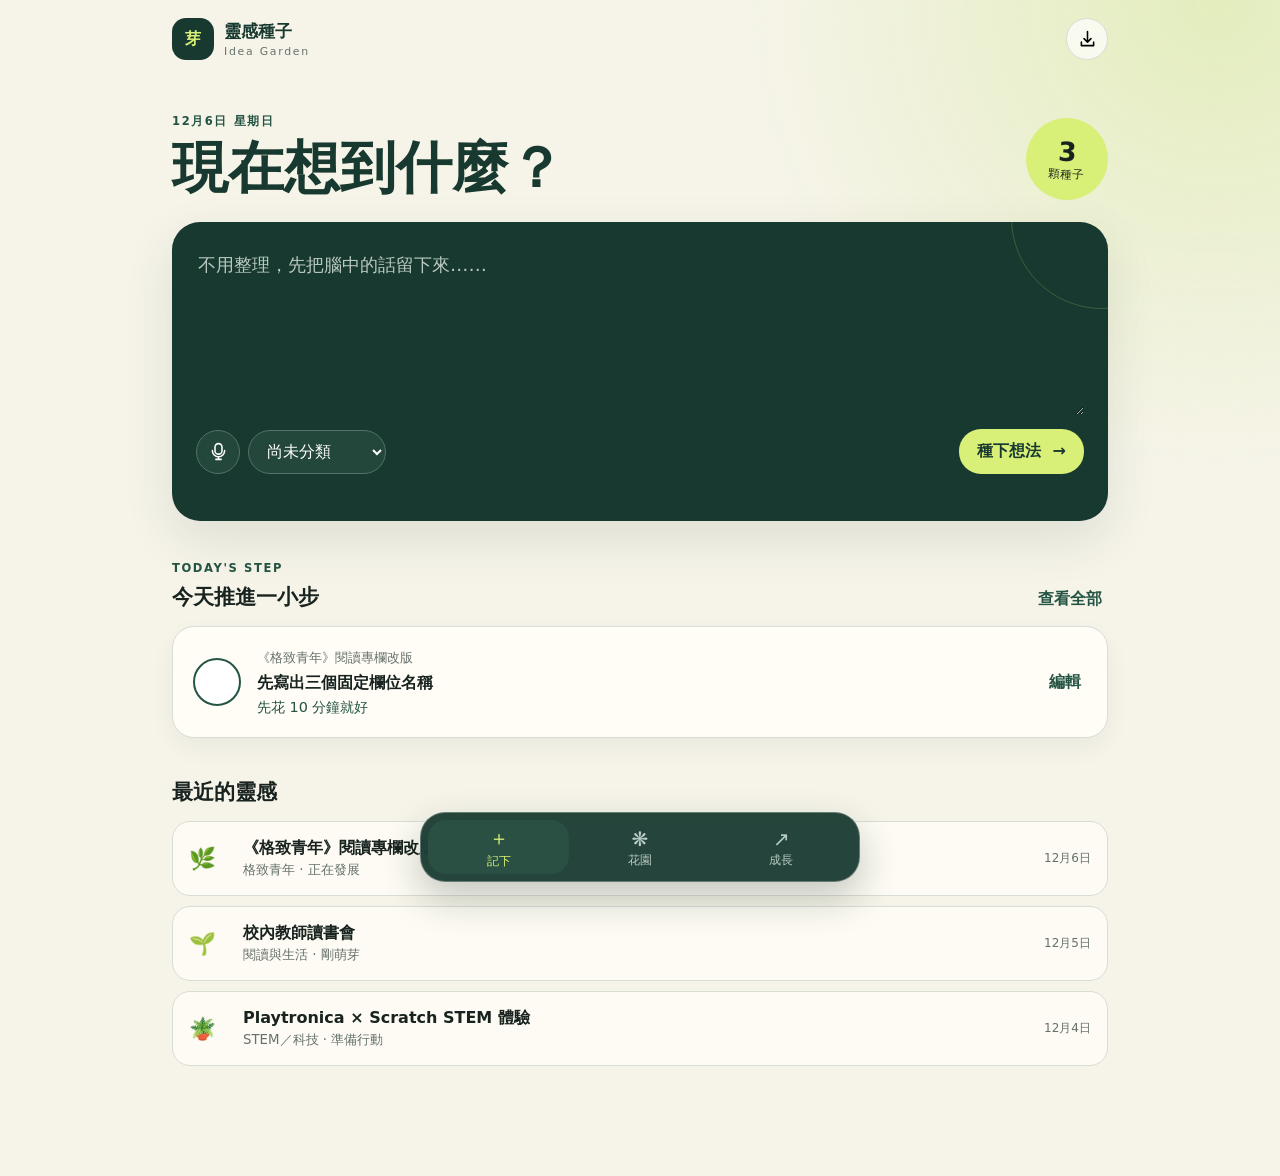
==== index.html @ 6e48fc81 "Add files via upload" ====
<!doctype html>
<html lang="zh-Hant">
<head>
  <meta charset="UTF-8">
  <meta name="viewport" content="width=device-width, initial-scale=1, viewport-fit=cover">
  <meta name="theme-color" content="#18392f">
  <meta name="description" content="把一閃而過的靈感，養成真正的行動。">
  <title>靈感種子</title>
  <link rel="manifest" href="manifest.webmanifest">
  <link rel="icon" href="icon.svg" type="image/svg+xml">
  <link rel="stylesheet" href="styles.css">
</head>
<body>
  <div class="app-shell">
    <header class="topbar">
      <button class="brand" data-view="capture" aria-label="回到快速記錄">
        <span class="brand-mark">芽</span>
        <span><strong>靈感種子</strong><small>Idea Garden</small></span>
      </button>
      <button class="icon-button" id="exportBtn" aria-label="備份資料" title="備份資料">
        <svg viewBox="0 0 24 24" aria-hidden="true"><path d="M12 3v12m0 0 4-4m-4 4-4-4M5 15v4h14v-4"/></svg>
      </button>
    </header>

    <main>
      <section class="view active" id="captureView">
        <div class="welcome-row">
          <div>
            <p class="eyebrow" id="todayLabel"></p>
            <h1>現在想到什麼？</h1>
          </div>
          <div class="seed-count"><span id="totalCount">0</span><small>顆種子</small></div>
        </div>

        <form class="capture-card" id="ideaForm">
          <textarea id="ideaInput" rows="5" maxlength="1200" placeholder="不用整理，先把腦中的話留下來……" required></textarea>
          <div class="capture-tools">
            <div class="input-actions">
              <button type="button" class="round-button" id="voiceBtn" aria-label="語音輸入" title="語音輸入">
                <svg viewBox="0 0 24 24" aria-hidden="true"><path d="M12 15a4 4 0 0 0 4-4V7a4 4 0 0 0-8 0v4a4 4 0 0 0 4 4Zm-7-4a7 7 0 0 0 14 0M12 18v3m-3 0h6"/></svg>
              </button>
              <select id="categoryInput" aria-label="選擇分類">
                <option value="尚未分類">尚未分類</option>
                <option>格致青年</option><option>教學與課程</option><option>STEM／科技</option>
                <option>校務與行政</option><option>網站與系統</option><option>視覺設計</option><option>閱讀與生活</option>
              </select>
            </div>
            <button class="primary-button" type="submit">種下想法 <span>→</span></button>
          </div>
          <p class="voice-status" id="voiceStatus" role="status"></p>
        </form>

        <section class="today-panel">
          <div class="section-heading">
            <div><p class="eyebrow">TODAY'S STEP</p><h2>今天推進一小步</h2></div>
            <button class="text-button" data-view="garden">查看全部</button>
          </div>
          <div id="todayCard"></div>
        </section>

        <section class="recent-section">
          <div class="section-heading"><h2>最近的靈感</h2></div>
          <div class="idea-list" id="recentList"></div>
        </section>
      </section>

      <section class="view" id="gardenView">
        <div class="page-heading">
          <p class="eyebrow">IDEA GARDEN</p><h1>靈感花園</h1>
          <p>每個想法都有自己的生長速度。</p>
        </div>
        <div class="filters" id="stageFilters" aria-label="依階段篩選"></div>
        <div class="idea-grid" id="gardenGrid"></div>
      </section>

      <section class="view" id="progressView">
        <div class="page-heading">
          <p class="eyebrow">SMALL WINS</p><h1>我的小勝利</h1>
          <p>不是只有完成才算進步，每一步都算數。</p>
        </div>
        <div class="stats-grid" id="statsGrid"></div>
        <div class="timeline" id="timeline"></div>
      </section>
    </main>

    <nav class="bottom-nav" aria-label="主要導覽">
      <button class="active" data-view="capture"><span>＋</span><small>記下</small></button>
      <button data-view="garden"><span>❋</span><small>花園</small></button>
      <button data-view="progress"><span>↗</span><small>成長</small></button>
    </nav>
  </div>

  <dialog id="ideaDialog">
    <form method="dialog" class="dialog-card" id="editForm">
      <div class="dialog-header"><span class="stage-icon" id="dialogStageIcon">🌱</span><button value="cancel" class="close-button" aria-label="關閉">×</button></div>
      <label>靈感名稱<input id="editTitle" maxlength="80" required></label>
      <label>內容<textarea id="editContent" rows="5" maxlength="1200"></textarea></label>
      <div class="form-row">
        <label>分類<select id="editCategory"></select></label>
        <label>生長階段<select id="editStage"></select></label>
      </div>
      <label>下一個小行動<input id="editAction" maxlength="120" placeholder="例如：先寫出三個欄位名稱"></label>
      <div class="dialog-actions">
        <button type="button" class="danger-button" id="deleteBtn">刪除</button>
        <button value="save" class="primary-button">儲存變更</button>
      </div>
    </form>
  </dialog>

  <div class="toast" id="toast" role="status"></div>
  <script src="app.js"></script>
</body>
</html>
---- styles.css ----
:root{--forest:#18392f;--forest-2:#245443;--mint:#dcebdd;--lime:#d8ef78;--cream:#f6f4e9;--paper:#fffdf6;--ink:#18231f;--muted:#65716b;--line:#d8ddd6;--danger:#a8453b;--shadow:0 18px 50px rgba(26,52,43,.11);font-family:"Noto Sans TC","PingFang TC","Microsoft JhengHei",system-ui,sans-serif;color:var(--ink);background:var(--cream)}
*{box-sizing:border-box}body{margin:0;min-height:100vh;background:radial-gradient(circle at 95% 0,#e3edbd 0,transparent 28%),var(--cream)}button,input,textarea,select{font:inherit}button{cursor:pointer}.app-shell{max-width:980px;margin:auto;min-height:100vh;padding:0 22px 110px}.topbar{height:78px;display:flex;align-items:center;justify-content:space-between}.brand{display:flex;align-items:center;gap:10px;border:0;background:transparent;color:var(--forest);padding:0;text-align:left}.brand-mark{display:grid;place-items:center;width:42px;height:42px;border-radius:14px;background:var(--forest);color:var(--lime);font-weight:800}.brand strong,.brand small{display:block}.brand strong{font-size:1.05rem}.brand small{font-size:.68rem;letter-spacing:.16em;color:var(--muted);margin-top:2px}.icon-button,.round-button,.close-button{display:grid;place-items:center;border:1px solid var(--line);background:rgba(255,255,255,.72);border-radius:50%}.icon-button{width:42px;height:42px}.icon-button svg,.round-button svg{width:21px;fill:none;stroke:currentColor;stroke-width:1.8;stroke-linecap:round;stroke-linejoin:round}.view{display:none}.view.active{display:block;animation:rise .35s ease}.welcome-row{display:flex;align-items:flex-end;justify-content:space-between;margin:36px 0 22px}.eyebrow{font-size:.72rem;font-weight:800;letter-spacing:.14em;color:var(--forest-2);margin:0 0 8px}.welcome-row h1,.page-heading h1{font-family:"Noto Serif TC","Songti TC",serif;font-size:clamp(2rem,5vw,3.5rem);line-height:1.12;margin:0;color:var(--forest)}.seed-count{width:82px;height:82px;border-radius:50%;background:var(--lime);display:flex;flex-direction:column;align-items:center;justify-content:center;transform:rotate(3deg)}.seed-count span{font-size:1.65rem;font-weight:800}.seed-count small{font-size:.72rem}.capture-card{background:var(--forest);border-radius:28px;padding:24px;box-shadow:var(--shadow);position:relative;overflow:hidden}.capture-card:after{content:"";position:absolute;width:180px;height:180px;border:1px solid rgba(216,239,120,.2);border-radius:50%;right:-85px;top:-95px;pointer-events:none}.capture-card textarea{width:100%;resize:vertical;border:0;outline:0;background:transparent;color:white;font-size:1.15rem;line-height:1.8;min-height:145px}.capture-card textarea::placeholder{color:#b9c9c2}.capture-tools{display:flex;align-items:center;justify-content:space-between;gap:12px;margin-top:10px}.input-actions{display:flex;align-items:center;gap:8px}.round-button{width:44px;height:44px;color:white;border-color:#557067;background:#23483b}.round-button.listening{background:#b75245;animation:pulse 1.25s infinite}.capture-card select{height:44px;max-width:138px;border:1px solid #557067;border-radius:22px;background:#23483b;color:white;padding:0 32px 0 14px}.primary-button{border:0;border-radius:22px;background:var(--lime);color:var(--forest);font-weight:800;padding:12px 18px}.primary-button span{margin-left:6px}.voice-status{color:#cfddd7;font-size:.8rem;margin:10px 4px 0;min-height:1em}.today-panel,.recent-section{margin-top:40px}.section-heading{display:flex;align-items:end;justify-content:space-between;margin-bottom:15px}.section-heading h2{font-size:1.3rem;margin:0}.text-button{border:0;background:transparent;color:var(--forest-2);font-weight:700}.step-card{background:var(--paper);border:1px solid var(--line);border-radius:22px;padding:20px;display:flex;align-items:center;gap:16px;box-shadow:0 10px 25px rgba(28,49,42,.05)}.step-check{width:48px;height:48px;flex:0 0 48px;border:2px solid var(--forest-2);border-radius:50%;background:white;color:transparent;font-size:1.2rem}.step-check:hover{background:var(--mint);color:var(--forest)}.step-copy{flex:1}.step-copy small{color:var(--muted)}.step-copy strong{display:block;margin:4px 0;line-height:1.45}.step-copy p{margin:0;color:var(--forest-2);font-size:.9rem}.idea-list{display:grid;gap:10px}.idea-row,.idea-card{border:1px solid var(--line);background:rgba(255,253,246,.82);text-align:left;color:var(--ink)}.idea-row{border-radius:18px;padding:16px;display:grid;grid-template-columns:42px 1fr auto;align-items:center;gap:12px}.idea-row:hover,.idea-card:hover{border-color:#9aafa5;transform:translateY(-1px)}.stage-icon{font-size:1.35rem}.idea-row strong{display:block}.idea-row small{color:var(--muted)}.idea-row time{font-size:.75rem;color:var(--muted)}.page-heading{padding:36px 0 26px}.page-heading p:last-child{color:var(--muted);margin:10px 0 0}.filters{display:flex;gap:8px;overflow:auto;padding:2px 1px 14px;scrollbar-width:none}.filter-chip{white-space:nowrap;border:1px solid var(--line);background:var(--paper);border-radius:18px;padding:8px 13px;color:var(--muted)}.filter-chip.active{background:var(--forest);color:white;border-color:var(--forest)}.idea-grid{display:grid;grid-template-columns:repeat(2,minmax(0,1fr));gap:14px}.idea-card{border-radius:22px;padding:18px;min-height:190px;display:flex;flex-direction:column;transition:.2s}.idea-card .card-top{display:flex;justify-content:space-between;align-items:center}.category-tag{font-size:.72rem;border-radius:12px;background:var(--mint);padding:5px 9px;color:var(--forest)}.idea-card h3{font-size:1.12rem;line-height:1.45;margin:16px 0 7px}.idea-card p{font-size:.88rem;line-height:1.65;color:var(--muted);margin:0;display:-webkit-box;-webkit-line-clamp:3;-webkit-box-orient:vertical;overflow:hidden}.idea-card footer{margin-top:auto;padding-top:17px;font-size:.76rem;color:var(--forest-2)}.empty-state{text-align:center;border:1px dashed #aeb9b2;border-radius:22px;padding:42px 20px;color:var(--muted);grid-column:1/-1}.stats-grid{display:grid;grid-template-columns:repeat(3,1fr);gap:12px}.stat-card{padding:18px;border-radius:20px;background:var(--paper);border:1px solid var(--line)}.stat-card strong{font-size:1.8rem;color:var(--forest);display:block}.stat-card span{font-size:.82rem;color:var(--muted)}.timeline{margin-top:28px;border-left:2px solid #cdd9d1;padding-left:20px}.timeline-item{position:relative;padding:0 0 25px}.timeline-item:before{content:"";position:absolute;width:10px;height:10px;border-radius:50%;background:var(--forest-2);left:-26px;top:6px;border:3px solid var(--cream)}.timeline-item time{font-size:.75rem;color:var(--muted)}.timeline-item strong{display:block;margin:4px 0}.timeline-item p{margin:0;color:var(--muted);font-size:.88rem}.bottom-nav{position:fixed;left:50%;bottom:18px;transform:translateX(-50%);width:min(440px,calc(100% - 28px));height:70px;border:1px solid rgba(255,255,255,.3);border-radius:25px;background:rgba(24,57,47,.94);backdrop-filter:blur(15px);display:grid;grid-template-columns:repeat(3,1fr);padding:7px;box-shadow:0 16px 38px rgba(16,36,29,.24);z-index:10}.bottom-nav button{border:0;border-radius:18px;background:transparent;color:#b9ccc5;display:flex;flex-direction:column;align-items:center;justify-content:center;gap:2px}.bottom-nav button span{font-size:1.25rem}.bottom-nav button small{font-size:.72rem}.bottom-nav button.active{background:#2a5043;color:var(--lime)}dialog{border:0;padding:0;border-radius:26px;background:transparent;width:min(600px,calc(100% - 28px));box-shadow:var(--shadow)}dialog::backdrop{background:rgba(12,28,23,.58);backdrop-filter:blur(4px)}.dialog-card{background:var(--paper);padding:24px}.dialog-header{display:flex;justify-content:space-between;align-items:center;margin-bottom:12px}.close-button{width:36px;height:36px;font-size:1.5rem}.dialog-card label{display:block;font-size:.82rem;font-weight:700;color:var(--forest);margin-top:14px}.dialog-card input,.dialog-card textarea,.dialog-card select{width:100%;margin-top:7px;border:1px solid var(--line);border-radius:14px;padding:12px;background:white;color:var(--ink);outline:none}.dialog-card input:focus,.dialog-card textarea:focus,.dialog-card select:focus{border-color:var(--forest-2);box-shadow:0 0 0 3px var(--mint)}.form-row{display:grid;grid-template-columns:1fr 1fr;gap:12px}.dialog-actions{display:flex;justify-content:space-between;margin-top:22px}.danger-button{border:0;background:transparent;color:var(--danger);font-weight:700}.toast{position:fixed;left:50%;bottom:100px;transform:translate(-50%,20px);background:#132c24;color:white;padding:11px 17px;border-radius:14px;opacity:0;pointer-events:none;transition:.25s;z-index:20}.toast.show{opacity:1;transform:translate(-50%,0)}
@keyframes rise{from{opacity:0;transform:translateY(8px)}}@keyframes pulse{50%{box-shadow:0 0 0 8px rgba(183,82,69,.2)}}
@media(max-width:620px){.app-shell{padding:0 16px 105px}.topbar{height:68px}.welcome-row{margin-top:25px}.seed-count{width:68px;height:68px}.capture-card{padding:19px;border-radius:23px}.capture-tools{align-items:flex-end}.primary-button{padding:12px 14px}.idea-grid{grid-template-columns:1fr}.stats-grid{grid-template-columns:1fr 1fr}.stat-card:last-child{grid-column:1/-1}.form-row{grid-template-columns:1fr}.idea-row{grid-template-columns:38px 1fr}.idea-row time{display:none}}
@media(prefers-reduced-motion:reduce){*{animation:none!important;transition:none!important}}
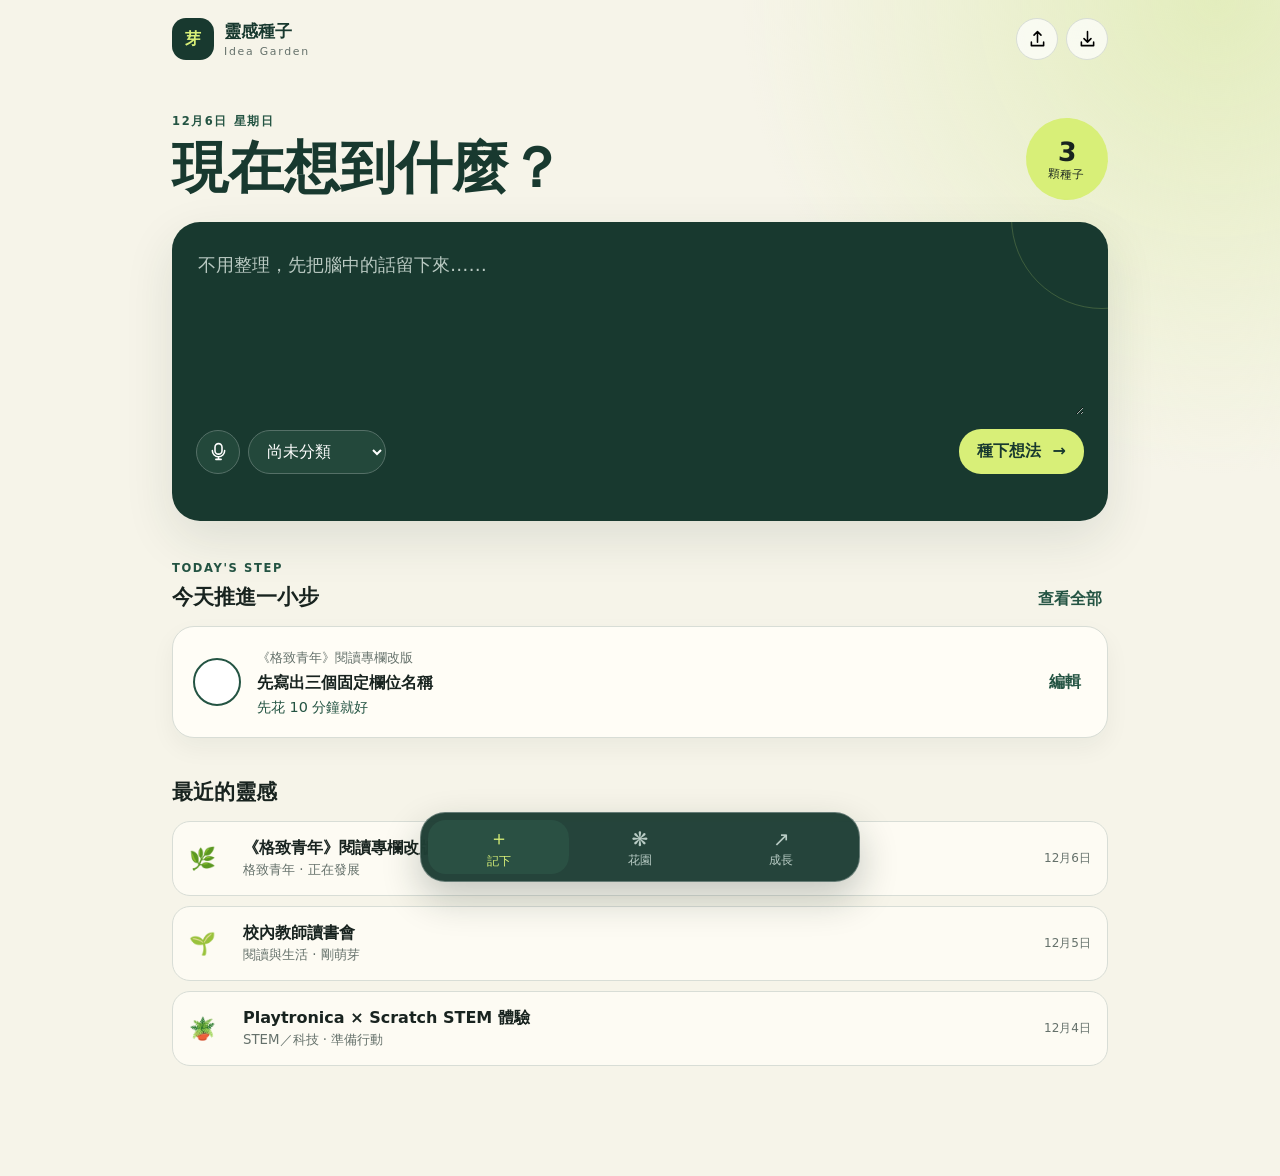
==== commit 81ac5738: "Add files via upload" ====
--- a/index.html
+++ b/index.html
@@ -17,9 +17,15 @@
         <span class="brand-mark">芽</span>
         <span><strong>靈感種子</strong><small>Idea Garden</small></span>
       </button>
-      <button class="icon-button" id="exportBtn" aria-label="備份資料" title="備份資料">
-        <svg viewBox="0 0 24 24" aria-hidden="true"><path d="M12 3v12m0 0 4-4m-4 4-4-4M5 15v4h14v-4"/></svg>
-      </button>
+      <div class="topbar-actions">
+        <button class="icon-button" id="importBtn" aria-label="載入備份" title="載入備份">
+          <svg viewBox="0 0 24 24" aria-hidden="true"><path d="M12 15V3m0 0-4 4m4-4 4 4M5 15v4h14v-4"/></svg>
+        </button>
+        <button class="icon-button" id="exportBtn" aria-label="下載備份" title="下載備份">
+          <svg viewBox="0 0 24 24" aria-hidden="true"><path d="M12 3v12m0 0 4-4m-4 4-4-4M5 15v4h14v-4"/></svg>
+        </button>
+        <input type="file" id="importFile" accept=".json,application/json" hidden>
+      </div>
     </header>
 
     <main>
@@ -71,12 +77,13 @@
         </div>
         <div class="filters" id="stageFilters" aria-label="依階段篩選"></div>
         <div class="idea-grid" id="gardenGrid"></div>
+        <div class="garden-legend" aria-label="植物成長階段"><span>種子</span><i></i><span>萌芽</span><i></i><span>展葉</span><i></i><span>花苞</span><i></i><span>開花</span></div>
       </section>
 
       <section class="view" id="progressView">
         <div class="page-heading">
-          <p class="eyebrow">SMALL WINS</p><h1>我的小勝利</h1>
-          <p>不是只有完成才算進步，每一步都算數。</p>
+          <p class="eyebrow">GROWTH JOURNAL</p><h1>我的成長紀錄</h1>
+          <p>每一次修改，都留下想法成長的根據。</p>
         </div>
         <div class="stats-grid" id="statsGrid"></div>
         <div class="timeline" id="timeline"></div>
@@ -93,16 +100,24 @@
   <dialog id="ideaDialog">
     <form method="dialog" class="dialog-card" id="editForm">
       <div class="dialog-header"><span class="stage-icon" id="dialogStageIcon">🌱</span><button value="cancel" class="close-button" aria-label="關閉">×</button></div>
+      <div class="detail-tabs" role="tablist"><button type="button" class="active" data-detail-tab="current">目前內容</button><button type="button" data-detail-tab="history">成長歷程 <span id="historyCount">0</span></button></div>
+      <div id="currentPanel" class="detail-panel active">
       <label>靈感名稱<input id="editTitle" maxlength="80" required></label>
       <label>內容<textarea id="editContent" rows="5" maxlength="1200"></textarea></label>
       <div class="form-row">
         <label>分類<select id="editCategory"></select></label>
         <label>生長階段<select id="editStage"></select></label>
       </div>
-      <label>下一個小行動<input id="editAction" maxlength="120" placeholder="例如：先寫出三個欄位名稱"></label>
+      <label class="action-label"><span>下一個小行動</span><button type="button" class="suggest-button" id="suggestBtn">✦ 給我三個小行動</button><input id="editAction" maxlength="120" placeholder="例如：先寫出三個欄位名稱"></label>
+      <div class="suggestions" id="suggestions" hidden><p>選一個現在做得到的：</p><div id="suggestionList"></div><button type="button" class="refresh-button" id="refreshSuggestions">換一組建議</button></div>
       <div class="dialog-actions">
         <button type="button" class="danger-button" id="deleteBtn">刪除</button>
         <button value="save" class="primary-button">儲存變更</button>
+      </div>
+      </div>
+      <div id="historyPanel" class="detail-panel">
+        <div class="add-note"><textarea id="noteInput" rows="2" maxlength="300" placeholder="補充今天的進度、發現或遇到的問題……"></textarea><button type="button" class="primary-button" id="addNoteBtn">＋ 補充紀錄</button></div>
+        <div class="idea-history" id="ideaHistory"></div>
       </div>
     </form>
   </dialog>
--- a/styles.css
+++ b/styles.css
@@ -1,5 +1,10 @@
 :root{--forest:#18392f;--forest-2:#245443;--mint:#dcebdd;--lime:#d8ef78;--cream:#f6f4e9;--paper:#fffdf6;--ink:#18231f;--muted:#65716b;--line:#d8ddd6;--danger:#a8453b;--shadow:0 18px 50px rgba(26,52,43,.11);font-family:"Noto Sans TC","PingFang TC","Microsoft JhengHei",system-ui,sans-serif;color:var(--ink);background:var(--cream)}
-*{box-sizing:border-box}body{margin:0;min-height:100vh;background:radial-gradient(circle at 95% 0,#e3edbd 0,transparent 28%),var(--cream)}button,input,textarea,select{font:inherit}button{cursor:pointer}.app-shell{max-width:980px;margin:auto;min-height:100vh;padding:0 22px 110px}.topbar{height:78px;display:flex;align-items:center;justify-content:space-between}.brand{display:flex;align-items:center;gap:10px;border:0;background:transparent;color:var(--forest);padding:0;text-align:left}.brand-mark{display:grid;place-items:center;width:42px;height:42px;border-radius:14px;background:var(--forest);color:var(--lime);font-weight:800}.brand strong,.brand small{display:block}.brand strong{font-size:1.05rem}.brand small{font-size:.68rem;letter-spacing:.16em;color:var(--muted);margin-top:2px}.icon-button,.round-button,.close-button{display:grid;place-items:center;border:1px solid var(--line);background:rgba(255,255,255,.72);border-radius:50%}.icon-button{width:42px;height:42px}.icon-button svg,.round-button svg{width:21px;fill:none;stroke:currentColor;stroke-width:1.8;stroke-linecap:round;stroke-linejoin:round}.view{display:none}.view.active{display:block;animation:rise .35s ease}.welcome-row{display:flex;align-items:flex-end;justify-content:space-between;margin:36px 0 22px}.eyebrow{font-size:.72rem;font-weight:800;letter-spacing:.14em;color:var(--forest-2);margin:0 0 8px}.welcome-row h1,.page-heading h1{font-family:"Noto Serif TC","Songti TC",serif;font-size:clamp(2rem,5vw,3.5rem);line-height:1.12;margin:0;color:var(--forest)}.seed-count{width:82px;height:82px;border-radius:50%;background:var(--lime);display:flex;flex-direction:column;align-items:center;justify-content:center;transform:rotate(3deg)}.seed-count span{font-size:1.65rem;font-weight:800}.seed-count small{font-size:.72rem}.capture-card{background:var(--forest);border-radius:28px;padding:24px;box-shadow:var(--shadow);position:relative;overflow:hidden}.capture-card:after{content:"";position:absolute;width:180px;height:180px;border:1px solid rgba(216,239,120,.2);border-radius:50%;right:-85px;top:-95px;pointer-events:none}.capture-card textarea{width:100%;resize:vertical;border:0;outline:0;background:transparent;color:white;font-size:1.15rem;line-height:1.8;min-height:145px}.capture-card textarea::placeholder{color:#b9c9c2}.capture-tools{display:flex;align-items:center;justify-content:space-between;gap:12px;margin-top:10px}.input-actions{display:flex;align-items:center;gap:8px}.round-button{width:44px;height:44px;color:white;border-color:#557067;background:#23483b}.round-button.listening{background:#b75245;animation:pulse 1.25s infinite}.capture-card select{height:44px;max-width:138px;border:1px solid #557067;border-radius:22px;background:#23483b;color:white;padding:0 32px 0 14px}.primary-button{border:0;border-radius:22px;background:var(--lime);color:var(--forest);font-weight:800;padding:12px 18px}.primary-button span{margin-left:6px}.voice-status{color:#cfddd7;font-size:.8rem;margin:10px 4px 0;min-height:1em}.today-panel,.recent-section{margin-top:40px}.section-heading{display:flex;align-items:end;justify-content:space-between;margin-bottom:15px}.section-heading h2{font-size:1.3rem;margin:0}.text-button{border:0;background:transparent;color:var(--forest-2);font-weight:700}.step-card{background:var(--paper);border:1px solid var(--line);border-radius:22px;padding:20px;display:flex;align-items:center;gap:16px;box-shadow:0 10px 25px rgba(28,49,42,.05)}.step-check{width:48px;height:48px;flex:0 0 48px;border:2px solid var(--forest-2);border-radius:50%;background:white;color:transparent;font-size:1.2rem}.step-check:hover{background:var(--mint);color:var(--forest)}.step-copy{flex:1}.step-copy small{color:var(--muted)}.step-copy strong{display:block;margin:4px 0;line-height:1.45}.step-copy p{margin:0;color:var(--forest-2);font-size:.9rem}.idea-list{display:grid;gap:10px}.idea-row,.idea-card{border:1px solid var(--line);background:rgba(255,253,246,.82);text-align:left;color:var(--ink)}.idea-row{border-radius:18px;padding:16px;display:grid;grid-template-columns:42px 1fr auto;align-items:center;gap:12px}.idea-row:hover,.idea-card:hover{border-color:#9aafa5;transform:translateY(-1px)}.stage-icon{font-size:1.35rem}.idea-row strong{display:block}.idea-row small{color:var(--muted)}.idea-row time{font-size:.75rem;color:var(--muted)}.page-heading{padding:36px 0 26px}.page-heading p:last-child{color:var(--muted);margin:10px 0 0}.filters{display:flex;gap:8px;overflow:auto;padding:2px 1px 14px;scrollbar-width:none}.filter-chip{white-space:nowrap;border:1px solid var(--line);background:var(--paper);border-radius:18px;padding:8px 13px;color:var(--muted)}.filter-chip.active{background:var(--forest);color:white;border-color:var(--forest)}.idea-grid{display:grid;grid-template-columns:repeat(2,minmax(0,1fr));gap:14px}.idea-card{border-radius:22px;padding:18px;min-height:190px;display:flex;flex-direction:column;transition:.2s}.idea-card .card-top{display:flex;justify-content:space-between;align-items:center}.category-tag{font-size:.72rem;border-radius:12px;background:var(--mint);padding:5px 9px;color:var(--forest)}.idea-card h3{font-size:1.12rem;line-height:1.45;margin:16px 0 7px}.idea-card p{font-size:.88rem;line-height:1.65;color:var(--muted);margin:0;display:-webkit-box;-webkit-line-clamp:3;-webkit-box-orient:vertical;overflow:hidden}.idea-card footer{margin-top:auto;padding-top:17px;font-size:.76rem;color:var(--forest-2)}.empty-state{text-align:center;border:1px dashed #aeb9b2;border-radius:22px;padding:42px 20px;color:var(--muted);grid-column:1/-1}.stats-grid{display:grid;grid-template-columns:repeat(3,1fr);gap:12px}.stat-card{padding:18px;border-radius:20px;background:var(--paper);border:1px solid var(--line)}.stat-card strong{font-size:1.8rem;color:var(--forest);display:block}.stat-card span{font-size:.82rem;color:var(--muted)}.timeline{margin-top:28px;border-left:2px solid #cdd9d1;padding-left:20px}.timeline-item{position:relative;padding:0 0 25px}.timeline-item:before{content:"";position:absolute;width:10px;height:10px;border-radius:50%;background:var(--forest-2);left:-26px;top:6px;border:3px solid var(--cream)}.timeline-item time{font-size:.75rem;color:var(--muted)}.timeline-item strong{display:block;margin:4px 0}.timeline-item p{margin:0;color:var(--muted);font-size:.88rem}.bottom-nav{position:fixed;left:50%;bottom:18px;transform:translateX(-50%);width:min(440px,calc(100% - 28px));height:70px;border:1px solid rgba(255,255,255,.3);border-radius:25px;background:rgba(24,57,47,.94);backdrop-filter:blur(15px);display:grid;grid-template-columns:repeat(3,1fr);padding:7px;box-shadow:0 16px 38px rgba(16,36,29,.24);z-index:10}.bottom-nav button{border:0;border-radius:18px;background:transparent;color:#b9ccc5;display:flex;flex-direction:column;align-items:center;justify-content:center;gap:2px}.bottom-nav button span{font-size:1.25rem}.bottom-nav button small{font-size:.72rem}.bottom-nav button.active{background:#2a5043;color:var(--lime)}dialog{border:0;padding:0;border-radius:26px;background:transparent;width:min(600px,calc(100% - 28px));box-shadow:var(--shadow)}dialog::backdrop{background:rgba(12,28,23,.58);backdrop-filter:blur(4px)}.dialog-card{background:var(--paper);padding:24px}.dialog-header{display:flex;justify-content:space-between;align-items:center;margin-bottom:12px}.close-button{width:36px;height:36px;font-size:1.5rem}.dialog-card label{display:block;font-size:.82rem;font-weight:700;color:var(--forest);margin-top:14px}.dialog-card input,.dialog-card textarea,.dialog-card select{width:100%;margin-top:7px;border:1px solid var(--line);border-radius:14px;padding:12px;background:white;color:var(--ink);outline:none}.dialog-card input:focus,.dialog-card textarea:focus,.dialog-card select:focus{border-color:var(--forest-2);box-shadow:0 0 0 3px var(--mint)}.form-row{display:grid;grid-template-columns:1fr 1fr;gap:12px}.dialog-actions{display:flex;justify-content:space-between;margin-top:22px}.danger-button{border:0;background:transparent;color:var(--danger);font-weight:700}.toast{position:fixed;left:50%;bottom:100px;transform:translate(-50%,20px);background:#132c24;color:white;padding:11px 17px;border-radius:14px;opacity:0;pointer-events:none;transition:.25s;z-index:20}.toast.show{opacity:1;transform:translate(-50%,0)}
+*{box-sizing:border-box}body{margin:0;min-height:100vh;background:radial-gradient(circle at 95% 0,#e3edbd 0,transparent 28%),var(--cream)}button,input,textarea,select{font:inherit}button{cursor:pointer}.app-shell{max-width:980px;margin:auto;min-height:100vh;padding:0 22px 110px}.topbar{height:78px;display:flex;align-items:center;justify-content:space-between}.topbar-actions{display:flex;align-items:center;gap:8px}.brand{display:flex;align-items:center;gap:10px;border:0;background:transparent;color:var(--forest);padding:0;text-align:left}.brand-mark{display:grid;place-items:center;width:42px;height:42px;border-radius:14px;background:var(--forest);color:var(--lime);font-weight:800}.brand strong,.brand small{display:block}.brand strong{font-size:1.05rem}.brand small{font-size:.68rem;letter-spacing:.16em;color:var(--muted);margin-top:2px}.icon-button,.round-button,.close-button{display:grid;place-items:center;border:1px solid var(--line);background:rgba(255,255,255,.72);border-radius:50%}.icon-button{width:42px;height:42px}.icon-button:hover{background:white;border-color:#9aafa5}.icon-button svg,.round-button svg{width:21px;fill:none;stroke:currentColor;stroke-width:1.8;stroke-linecap:round;stroke-linejoin:round}.view{display:none}.view.active{display:block;animation:rise .35s ease}.welcome-row{display:flex;align-items:flex-end;justify-content:space-between;margin:36px 0 22px}.eyebrow{font-size:.72rem;font-weight:800;letter-spacing:.14em;color:var(--forest-2);margin:0 0 8px}.welcome-row h1,.page-heading h1{font-family:"Noto Serif TC","Songti TC",serif;font-size:clamp(2rem,5vw,3.5rem);line-height:1.12;margin:0;color:var(--forest)}.seed-count{width:82px;height:82px;border-radius:50%;background:var(--lime);display:flex;flex-direction:column;align-items:center;justify-content:center;transform:rotate(3deg)}.seed-count span{font-size:1.65rem;font-weight:800}.seed-count small{font-size:.72rem}.capture-card{background:var(--forest);border-radius:28px;padding:24px;box-shadow:var(--shadow);position:relative;overflow:hidden}.capture-card:after{content:"";position:absolute;width:180px;height:180px;border:1px solid rgba(216,239,120,.2);border-radius:50%;right:-85px;top:-95px;pointer-events:none}.capture-card textarea{width:100%;resize:vertical;border:0;outline:0;background:transparent;color:white;font-size:1.15rem;line-height:1.8;min-height:145px}.capture-card textarea::placeholder{color:#b9c9c2}.capture-tools{display:flex;align-items:center;justify-content:space-between;gap:12px;margin-top:10px}.input-actions{display:flex;align-items:center;gap:8px}.round-button{width:44px;height:44px;color:white;border-color:#557067;background:#23483b}.round-button.listening{background:#b75245;animation:pulse 1.25s infinite}.capture-card select{height:44px;max-width:138px;border:1px solid #557067;border-radius:22px;background:#23483b;color:white;padding:0 32px 0 14px}.primary-button{border:0;border-radius:22px;background:var(--lime);color:var(--forest);font-weight:800;padding:12px 18px}.primary-button span{margin-left:6px}.voice-status{color:#cfddd7;font-size:.8rem;margin:10px 4px 0;min-height:1em}.today-panel,.recent-section{margin-top:40px}.section-heading{display:flex;align-items:end;justify-content:space-between;margin-bottom:15px}.section-heading h2{font-size:1.3rem;margin:0}.text-button{border:0;background:transparent;color:var(--forest-2);font-weight:700}.step-card{background:var(--paper);border:1px solid var(--line);border-radius:22px;padding:20px;display:flex;align-items:center;gap:16px;box-shadow:0 10px 25px rgba(28,49,42,.05)}.step-check{width:48px;height:48px;flex:0 0 48px;border:2px solid var(--forest-2);border-radius:50%;background:white;color:transparent;font-size:1.2rem}.step-check:hover{background:var(--mint);color:var(--forest)}.step-copy{flex:1}.step-copy small{color:var(--muted)}.step-copy strong{display:block;margin:4px 0;line-height:1.45}.step-copy p{margin:0;color:var(--forest-2);font-size:.9rem}.idea-list{display:grid;gap:10px}.idea-row,.idea-card{border:1px solid var(--line);background:rgba(255,253,246,.82);text-align:left;color:var(--ink)}.idea-row{border-radius:18px;padding:16px;display:grid;grid-template-columns:42px 1fr auto;align-items:center;gap:12px}.idea-row:hover,.idea-card:hover{border-color:#9aafa5;transform:translateY(-1px)}.stage-icon{font-size:1.35rem}.idea-row strong{display:block}.idea-row small{color:var(--muted)}.idea-row time{font-size:.75rem;color:var(--muted)}.page-heading{padding:36px 0 26px}.page-heading p:last-child{color:var(--muted);margin:10px 0 0}.filters{display:flex;gap:8px;overflow:auto;padding:2px 1px 14px;scrollbar-width:none}.filter-chip{white-space:nowrap;border:1px solid var(--line);background:var(--paper);border-radius:18px;padding:8px 13px;color:var(--muted)}.filter-chip.active{background:var(--forest);color:white;border-color:var(--forest)}.idea-grid{display:grid;grid-template-columns:repeat(2,minmax(0,1fr));gap:14px}.idea-card{border-radius:22px;padding:18px;min-height:190px;display:flex;flex-direction:column;transition:.2s}.idea-card .card-top{display:flex;justify-content:space-between;align-items:center}.category-tag{font-size:.72rem;border-radius:12px;background:var(--mint);padding:5px 9px;color:var(--forest)}.idea-card h3{font-size:1.12rem;line-height:1.45;margin:16px 0 7px}.idea-card p{font-size:.88rem;line-height:1.65;color:var(--muted);margin:0;display:-webkit-box;-webkit-line-clamp:3;-webkit-box-orient:vertical;overflow:hidden}.idea-card footer{margin-top:auto;padding-top:17px;font-size:.76rem;color:var(--forest-2)}.empty-state{text-align:center;border:1px dashed #aeb9b2;border-radius:22px;padding:42px 20px;color:var(--muted);grid-column:1/-1}.stats-grid{display:grid;grid-template-columns:repeat(3,1fr);gap:12px}.stat-card{padding:18px;border-radius:20px;background:var(--paper);border:1px solid var(--line)}.stat-card strong{font-size:1.8rem;color:var(--forest);display:block}.stat-card span{font-size:.82rem;color:var(--muted)}.timeline{margin-top:28px;border-left:2px solid #cdd9d1;padding-left:20px}.timeline-item{position:relative;padding:0 0 25px}.timeline-item:before{content:"";position:absolute;width:10px;height:10px;border-radius:50%;background:var(--forest-2);left:-26px;top:6px;border:3px solid var(--cream)}.timeline-item time{font-size:.75rem;color:var(--muted)}.timeline-item strong{display:block;margin:4px 0}.timeline-item p{margin:0;color:var(--muted);font-size:.88rem}.bottom-nav{position:fixed;left:50%;bottom:18px;transform:translateX(-50%);width:min(440px,calc(100% - 28px));height:70px;border:1px solid rgba(255,255,255,.3);border-radius:25px;background:rgba(24,57,47,.94);backdrop-filter:blur(15px);display:grid;grid-template-columns:repeat(3,1fr);padding:7px;box-shadow:0 16px 38px rgba(16,36,29,.24);z-index:10}.bottom-nav button{border:0;border-radius:18px;background:transparent;color:#b9ccc5;display:flex;flex-direction:column;align-items:center;justify-content:center;gap:2px}.bottom-nav button span{font-size:1.25rem}.bottom-nav button small{font-size:.72rem}.bottom-nav button.active{background:#2a5043;color:var(--lime)}dialog{border:0;padding:0;border-radius:26px;background:transparent;width:min(600px,calc(100% - 28px));box-shadow:var(--shadow)}dialog::backdrop{background:rgba(12,28,23,.58);backdrop-filter:blur(4px)}.dialog-card{background:var(--paper);padding:24px}.dialog-header{display:flex;justify-content:space-between;align-items:center;margin-bottom:12px}.close-button{width:36px;height:36px;font-size:1.5rem}.dialog-card label{display:block;font-size:.82rem;font-weight:700;color:var(--forest);margin-top:14px}.dialog-card input,.dialog-card textarea,.dialog-card select{width:100%;margin-top:7px;border:1px solid var(--line);border-radius:14px;padding:12px;background:white;color:var(--ink);outline:none}.dialog-card input:focus,.dialog-card textarea:focus,.dialog-card select:focus{border-color:var(--forest-2);box-shadow:0 0 0 3px var(--mint)}.form-row{display:grid;grid-template-columns:1fr 1fr;gap:12px}.dialog-actions{display:flex;justify-content:space-between;margin-top:22px}.danger-button{border:0;background:transparent;color:var(--danger);font-weight:700}.toast{position:fixed;left:50%;bottom:100px;transform:translate(-50%,20px);background:#132c24;color:white;padding:11px 17px;border-radius:14px;opacity:0;pointer-events:none;transition:.25s;z-index:20}.toast.show{opacity:1;transform:translate(-50%,0)}
 @keyframes rise{from{opacity:0;transform:translateY(8px)}}@keyframes pulse{50%{box-shadow:0 0 0 8px rgba(183,82,69,.2)}}
 @media(max-width:620px){.app-shell{padding:0 16px 105px}.topbar{height:68px}.welcome-row{margin-top:25px}.seed-count{width:68px;height:68px}.capture-card{padding:19px;border-radius:23px}.capture-tools{align-items:flex-end}.primary-button{padding:12px 14px}.idea-grid{grid-template-columns:1fr}.stats-grid{grid-template-columns:1fr 1fr}.stat-card:last-child{grid-column:1/-1}.form-row{grid-template-columns:1fr}.idea-row{grid-template-columns:38px 1fr}.idea-row time{display:none}}
 @media(prefers-reduced-motion:reduce){*{animation:none!important;transition:none!important}}
+.action-label>span{display:inline-block}.suggest-button{float:right;border:0;background:transparent;color:var(--forest-2);font-size:.8rem;font-weight:800;padding:0}.suggestions{clear:both;margin-top:10px;padding:14px;border-radius:16px;background:#eef3e8;border:1px solid #d4dfcf}.suggestions p{font-size:.78rem;color:var(--muted);margin:0 0 9px}.suggestion-option{width:100%;border:1px solid #d0dbcf;background:var(--paper);color:var(--ink);border-radius:12px;padding:11px 12px;margin-top:7px;text-align:left;line-height:1.45}.suggestion-option:hover{border-color:var(--forest-2);background:white}.refresh-button{border:0;background:transparent;color:var(--forest-2);font-size:.78rem;font-weight:700;padding:10px 3px 0}
+.timeline-delete{position:absolute;right:0;top:0;width:32px;height:32px;border:0;border-radius:50%;background:transparent;color:#8b9690;font-size:1.25rem}.timeline-delete:hover{background:#f1dedb;color:var(--danger)}.timeline-item{padding-right:42px}
+.detail-tabs{display:grid;grid-template-columns:1fr 1fr;gap:5px;background:#e8ece6;border-radius:15px;padding:4px;margin-bottom:16px}.detail-tabs button{border:0;border-radius:11px;background:transparent;padding:10px;color:var(--muted);font-weight:700}.detail-tabs button.active{background:var(--paper);color:var(--forest);box-shadow:0 2px 8px rgba(24,57,47,.08)}.detail-tabs span{font-size:.72rem;background:var(--mint);padding:2px 6px;border-radius:10px}.detail-panel{display:none}.detail-panel.active{display:block;animation:rise .2s ease}.add-note{padding:14px;background:#eef3e8;border-radius:16px;margin-bottom:20px}.add-note textarea{width:100%;resize:vertical;border:1px solid var(--line);border-radius:12px;padding:11px;background:white;outline:none}.add-note button{margin-top:8px}.idea-history{border-left:2px solid #cdd9d1;margin-left:7px;padding-left:20px}.history-entry{position:relative;padding:0 0 24px}.history-entry:before{content:"";position:absolute;width:10px;height:10px;border-radius:50%;background:var(--forest-2);left:-26px;top:5px;border:3px solid var(--paper)}.history-entry time{font-size:.74rem;color:var(--muted)}.history-entry strong{display:block;margin:4px 0}.history-entry p{white-space:pre-line;margin:0;color:var(--muted);font-size:.86rem;line-height:1.55}.history-entry .timeline-delete{top:-5px}
+#gardenGrid{position:relative;grid-template-columns:repeat(auto-fit,minmax(145px,1fr));align-items:end;gap:10px 4px;min-height:410px;padding:42px 18px 22px;border:1px solid #ddd9c9;border-radius:28px;background:radial-gradient(circle at 12% 18%,rgba(113,130,86,.08) 0 1px,transparent 2px),linear-gradient(180deg,#fffdf6 0,#f5f1e3 100%);background-size:26px 26px,auto;overflow:hidden}#gardenGrid:after{content:"";position:absolute;left:4%;right:4%;bottom:20px;height:1px;background:#c7bfa6;box-shadow:0 5px 14px rgba(83,72,44,.13)}.botanical-plant{position:relative;z-index:1;border:0;background:transparent;color:var(--ink);padding:0 7px 18px;min-width:0;text-align:center;align-self:end;transition:transform .25s ease}.botanical-plant:hover{transform:translateY(-6px)}.plant-sprite{display:block;position:relative;width:min(100%,155px);aspect-ratio:1;margin:0 auto -1px;transform-origin:50% 100%}.plant-sprite img{display:block;width:100%;height:100%;object-fit:contain;object-position:center bottom;filter:saturate(.82) sepia(.06)}.specimen-label{position:relative;display:block;width:100%;padding:8px 5px 0;border-top:1px solid #b8af94}.specimen-label strong{display:block;font-family:"Noto Serif TC","Songti TC",serif;font-size:.88rem;line-height:1.35;color:var(--forest)}.specimen-label small{display:block;margin-top:4px;color:#777568;font-size:.7rem;letter-spacing:.03em}.garden-legend{display:flex;align-items:center;justify-content:center;gap:8px;margin-top:14px;color:var(--muted);font-size:.72rem}.garden-legend i{display:block;width:22px;height:1px;background:#c4c9c1}@media(prefers-reduced-motion:no-preference){.botanical-plant:hover .plant-sprite{animation:botanical-sway 2.8s ease-in-out infinite alternate}@keyframes botanical-sway{from{transform:rotate(-.6deg)}to{transform:rotate(.6deg)}}}
+@media(max-width:620px){#gardenGrid{grid-template-columns:repeat(2,minmax(0,1fr));padding:28px 8px 18px;gap:6px 0}.plant-sprite{width:min(100%,130px)}.botanical-plant{padding-inline:5px}.garden-legend{gap:5px}.garden-legend i{width:8px}}
